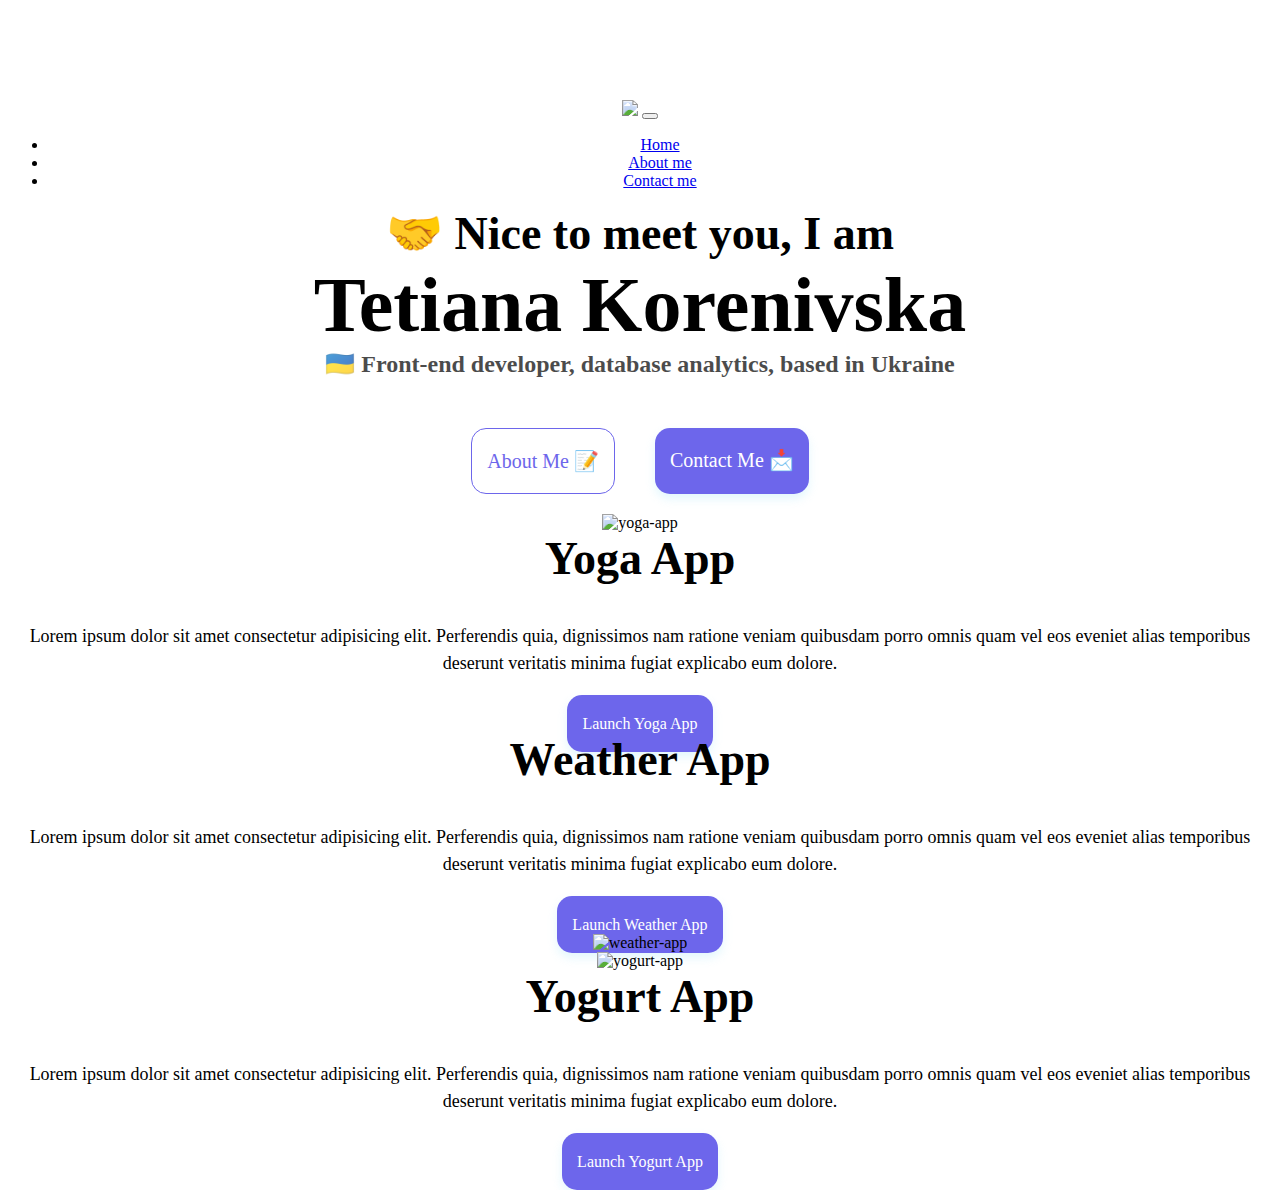
==== index.html @ b9910675 "create files" ====
<!DOCTYPE html>
<html lang="en">
  <head>
    <meta charset="UTF-8" />
    <meta name="viewport" content="width=device-width, initial-scale=1.0" />
    <meta http-equiv="X-UA-Compatible" content="ie=edge" />
    <title>Homepage</title>
    <link
      href="https://cdn.jsdelivr.net/npm/bootstrap@5.2.0-beta1/dist/css/bootstrap.min.css"
      rel="stylesheet"
      integrity="sha384-0evHe/X+R7YkIZDRvuzKMRqM+OrBnVFBL6DOitfPri4tjfHxaWutUpFmBp4vmVor"
      crossorigin="anonymous"
    />
    <script
      src="https://cdn.jsdelivr.net/npm/bootstrap@5.2.0-beta1/dist/js/bootstrap.bundle.min.js"
      integrity="sha384-pprn3073KE6tl6bjs2QrFaJGz5/SUsLqktiwsUTF55Jfv3qYSDhgCecCxMW52nD2"
      crossorigin="anonymous"
    ></script>
    <link rel="stylesheet" href="styles.css" />
  </head>
  <body>
    <nav class="navbar navbar-expand-lg bg-light fixed-top">
      <div class="container">
        <img src="images/logo.png" class="logo" />
        <a class="navbar-brand" href="index.html"> </a>
        <button
          class="navbar-toggler"
          type="button"
          data-bs-toggle="collapse"
          data-bs-target="#navbarNav"
          aria-controls="navbarNav"
          aria-expanded="false"
          aria-label="Toggle navigation"
        >
          <span class="navbar-toggler-icon"></span>
        </button>
        <div class="collapse navbar-collapse" id="navbarNav">
          <ul class="navbar-nav">
            <li class="nav-item">
              <a class="nav-link active" aria-current="page" href="index.html"
                >Home</a
              >
            </li>
            <li class="nav-item">
              <a class="nav-link" href="about.html">About me</a>
            </li>
            <li class="nav-item">
              <a class="nav-link" href="about.html#contact">Contact me</a>
            </li>
          </ul>
        </div>
      </div>
    </nav>
    <h2>
      🤝 Nice to meet you, I am
    </h2>
    <h1>Tetiana Korenivska</h1>
    <h3>🇺🇦 Front-end developer, database analytics, based in Ukraine</h3>
    <div class="navigation-links mb-5">
      <a href="about.html" class="about-me">About me 📝</a>
      <a href="about.html#contact" class="contact-me">Contact me 📩</a>
    </div>
    <div class="container">
        <div class="row">
          <div class="col-sm-6">
            <img src="images/yoga.png" alt="yoga-app" class="img-fluid rounded" />
          </div>
          <div class="col-sm-6">
            <h2 class="mb-3">Yoga App</h2>
            <p>
              Lorem ipsum dolor sit amet consectetur adipisicing elit. Perferendis
              quia, dignissimos nam ratione veniam quibusdam porro omnis quam vel
              eos eveniet alias temporibus deserunt veritatis minima fugiat
              explicabo eum dolore.
            </p>
            <div class="mt-5">
              <a href="#" class="primary-link">Launch Yoga App</a>
            </div>
          </div>
        
            <div class="row mt-5">
              <div class="col-sm-6">  
              <h2 class="mb-3">Weather App</h2>
                <p>
                  Lorem ipsum dolor sit amet consectetur adipisicing elit. Perferendis
                  quia, dignissimos nam ratione veniam quibusdam porro omnis quam vel
                  eos eveniet alias temporibus deserunt veritatis minima fugiat
                  explicabo eum dolore.
                </p>
                <div class="mt-5">
                  <a href="#" class="primary-link">Launch Weather App</a>
                </div></div>
              <div class="col-sm-6">
                <img src="images/weather.png" alt="weather-app" class="img-fluid rounded" />
              </div>
          </div>
          <div class="row my-5">
              <div class="col-sm-6">
                <img src="images/yogurt.png" alt="yogurt-app" class="img-fluid rounded" />
              </div>
              <div class="col-sm-6">
                <h2 class="mb-3">Yogurt App</h2>
                <p>
                  Lorem ipsum dolor sit amet consectetur adipisicing elit. Perferendis
                  quia, dignissimos nam ratione veniam quibusdam porro omnis quam vel
                  eos eveniet alias temporibus deserunt veritatis minima fugiat
                  explicabo eum dolore.
                </p>
                <div class="mt-5">
                  <a href="#" class="primary-link">Launch Yogurt App</a>
                </div>
              </div>
      </div>
    </body>
  </html>
---- styles.css ----
:root {
  --main-color: #6d66eb;
  --secondary-color: #f5f2fe;
  --box-shadow: 0 5px 10px rgba(162, 227, 247, 0.3);
}
body {
  text-align: center;
  margin-top: 100px;
}
h1 {
  font-size: 78px;
}
h2 {
  font-size: 46px;
}
h3 {
  font-size: 24px;
  opacity: 0.7;
}
h1,
h2,
h3 {
  margin: 0;
}
.navigation-links a {
  margin: 20px;
  border-radius: 15px;
  padding: 20px 15px;
  text-decoration: none;
  text-transform: capitalize;
}
.navigation-links {
  display: flex;
  justify-content: center;
  margin-top: 30px;
}
.primary-link {
  border-radius: 15px;
  padding: 20px 15px;
  text-decoration: none;
  text-transform: capitalize;
  background: var(--main-color);
  box-shadow: var(--box-shadow);
  color: white;
}
.contact-me {
  background: var(--main-color);
  box-shadow: var(--box-shadow);
  color: white;
  font-size: 20px;
}
.primary-link:hover,
.contact-me:hover,
.about-me:hover {
  color: white;
  background: rgb(179, 58, 248);
}
.about-me {
  color: var(--main-color);
  border: 1px solid var(--main-color);
  font-size: 20px;
}
.homepage-link {
  color: var(--main-color);
  text-align: center;
  display: block;
}
.about-text {
  display: flex;
  margin: 30px 0;
}
.about-text p {
  margin: 10px;
}
p {
  padding: 20px;
  border-radius: 4px;
  font-size: 18px;
  line-height: 1.5;
  text-align: center;
}
.email-link {
  display: flex;
  justify-content: center;
  color: var(--main-color);
  font-size: 28px;
  text-decoration: none;
}
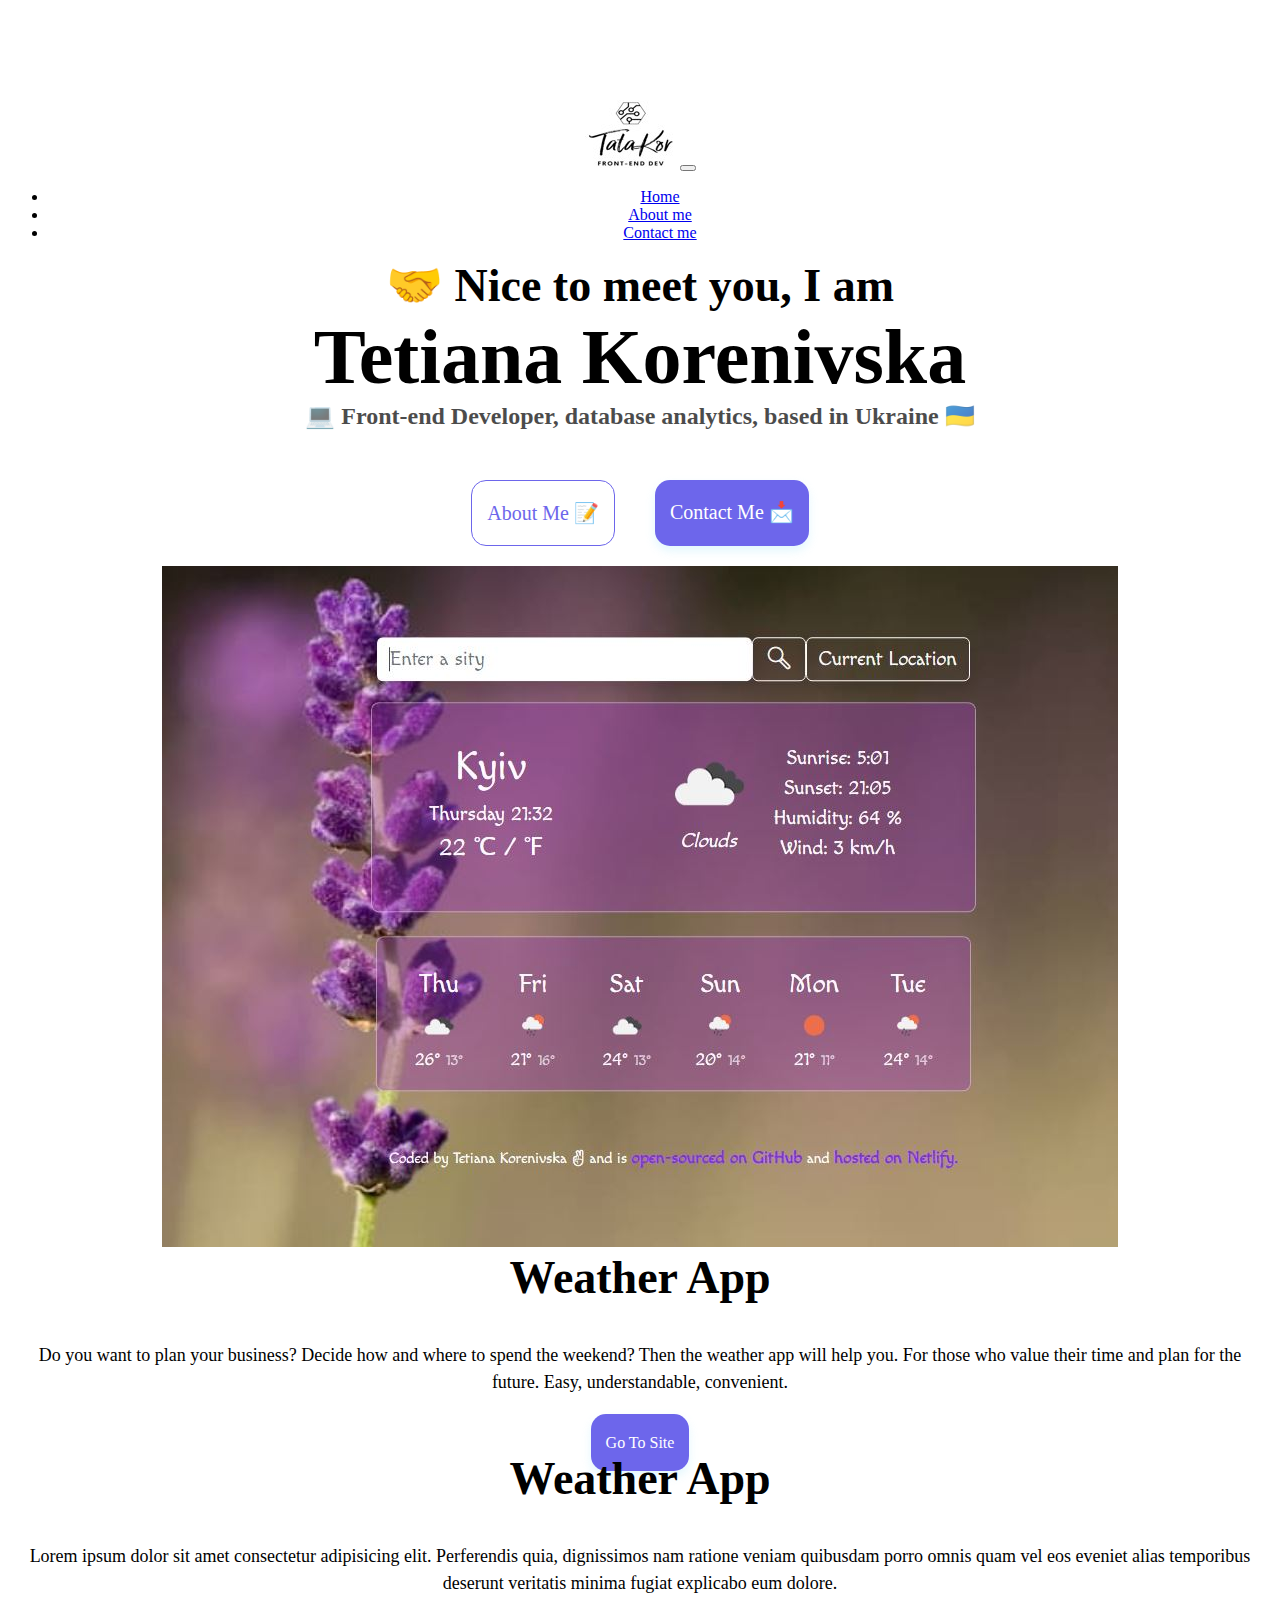
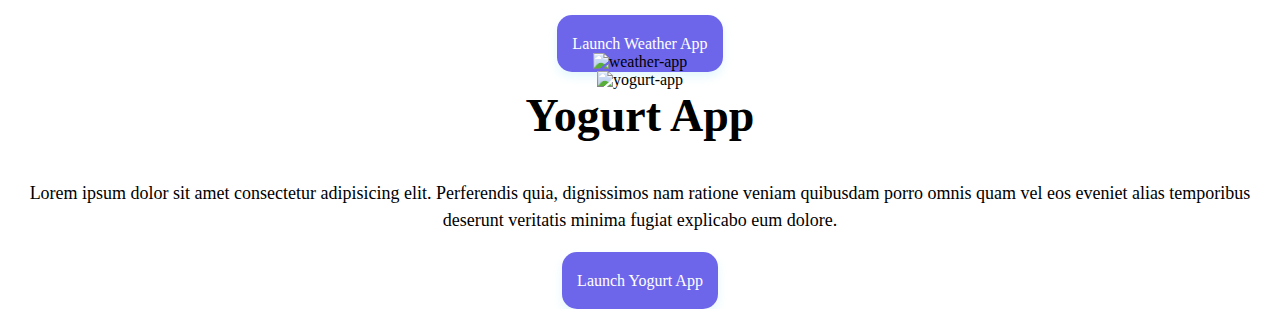
==== commit f4833f1b: "index weather" ====
--- a/index.html
+++ b/index.html
@@ -21,7 +21,7 @@
   <body>
     <nav class="navbar navbar-expand-lg bg-light fixed-top">
       <div class="container">
-        <img src="images/logo.png" class="logo" />
+        <img src="images/logo.jpg" class="logo" />
         <a class="navbar-brand" href="index.html"> </a>
         <button
           class="navbar-toggler"
@@ -55,7 +55,7 @@
       🤝 Nice to meet you, I am
     </h2>
     <h1>Tetiana Korenivska</h1>
-    <h3>🇺🇦 Front-end developer, database analytics, based in Ukraine</h3>
+    <h3>💻 Front-end Developer, database analytics, based in Ukraine 🇺🇦</h3>
     <div class="navigation-links mb-5">
       <a href="about.html" class="about-me">About me 📝</a>
       <a href="about.html#contact" class="contact-me">Contact me 📩</a>
@@ -63,18 +63,19 @@
     <div class="container">
         <div class="row">
           <div class="col-sm-6">
-            <img src="images/yoga.png" alt="yoga-app" class="img-fluid rounded" />
+            <img src="images/weather.JPG" alt="weather-app" class="img-fluid rounded" />
           </div>
           <div class="col-sm-6">
-            <h2 class="mb-3">Yoga App</h2>
+            <h2 class="mb-3">Weather App</h2>
             <p>
-              Lorem ipsum dolor sit amet consectetur adipisicing elit. Perferendis
-              quia, dignissimos nam ratione veniam quibusdam porro omnis quam vel
-              eos eveniet alias temporibus deserunt veritatis minima fugiat
-              explicabo eum dolore.
+                Do you want to plan your business? 
+                Decide how and where to spend the weekend? 
+                Then the weather app will help you. 
+                For those who value their time and plan for the future. 
+                Easy, understandable, convenient.
             </p>
             <div class="mt-5">
-              <a href="#" class="primary-link">Launch Yoga App</a>
+              <a href="https://radiant-kitten-a6684a.netlify.app/" class="primary-link">Go to site</a>
             </div>
           </div>
         
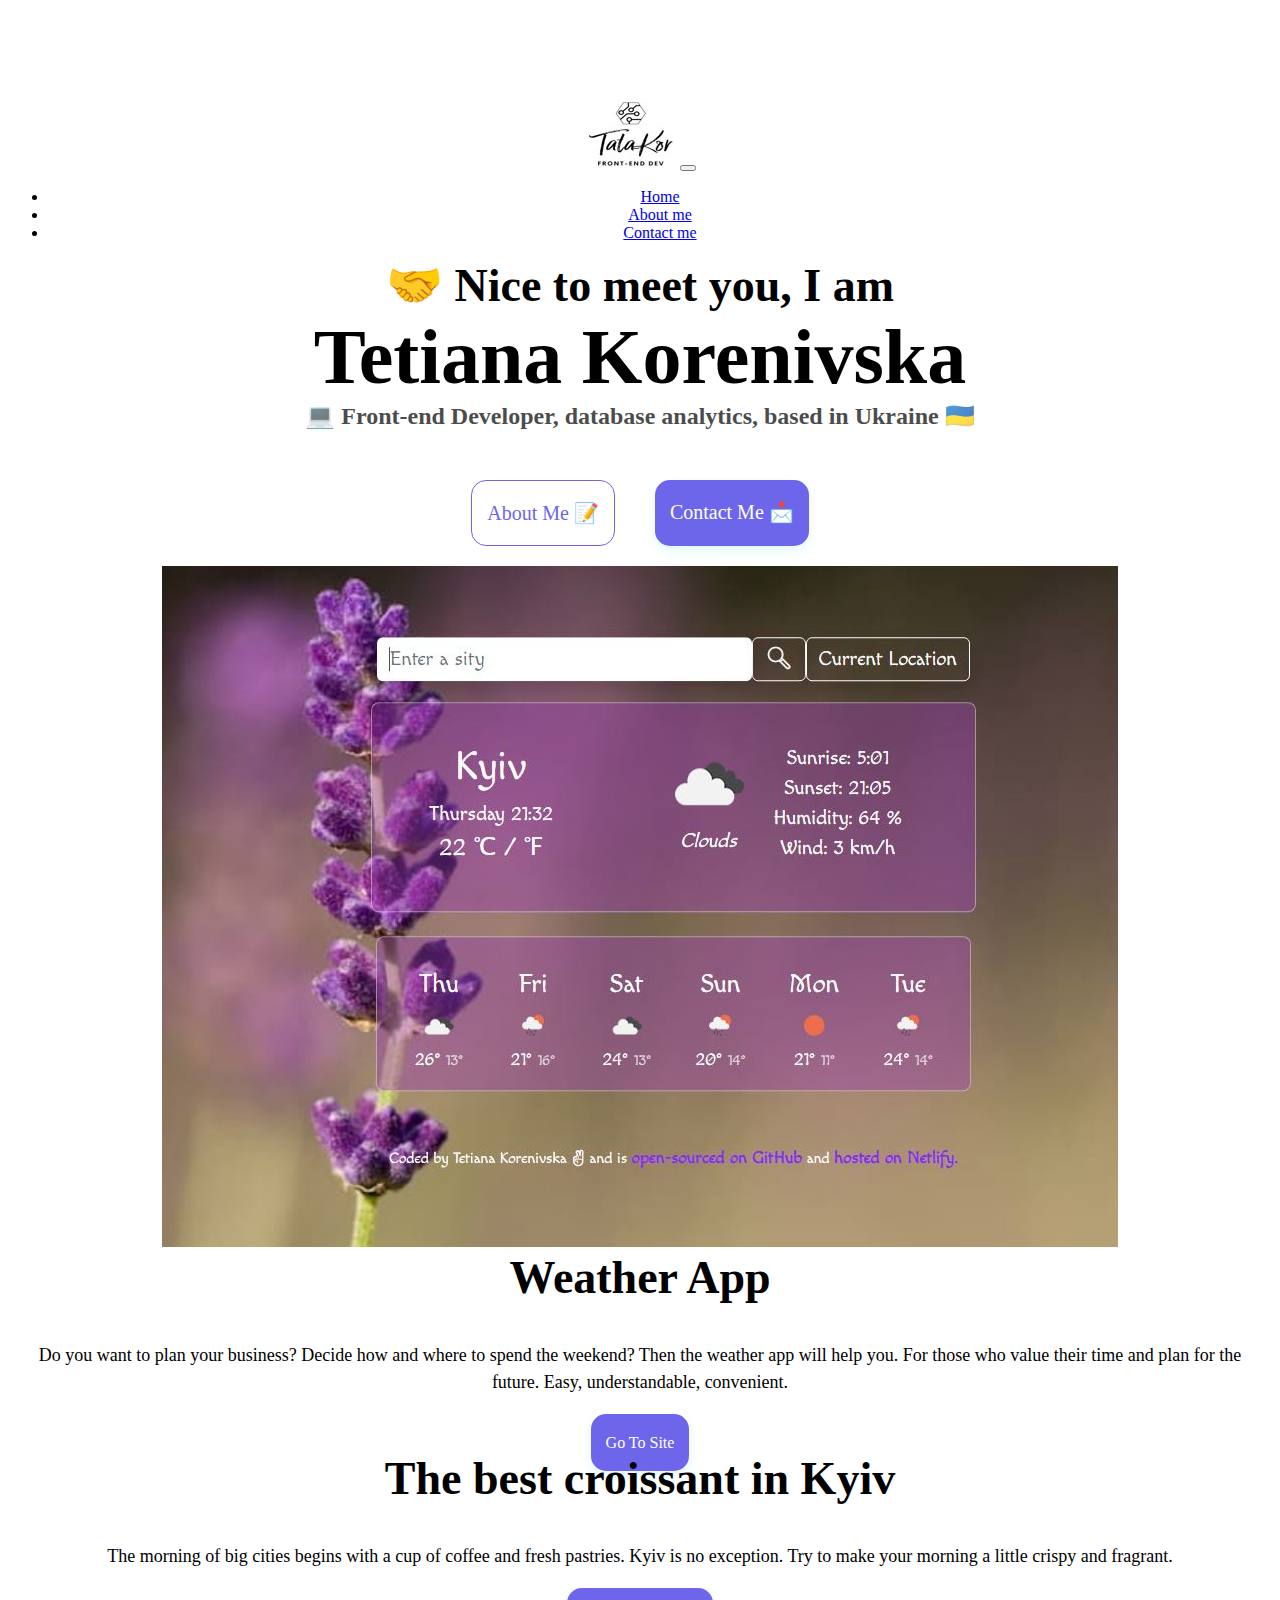
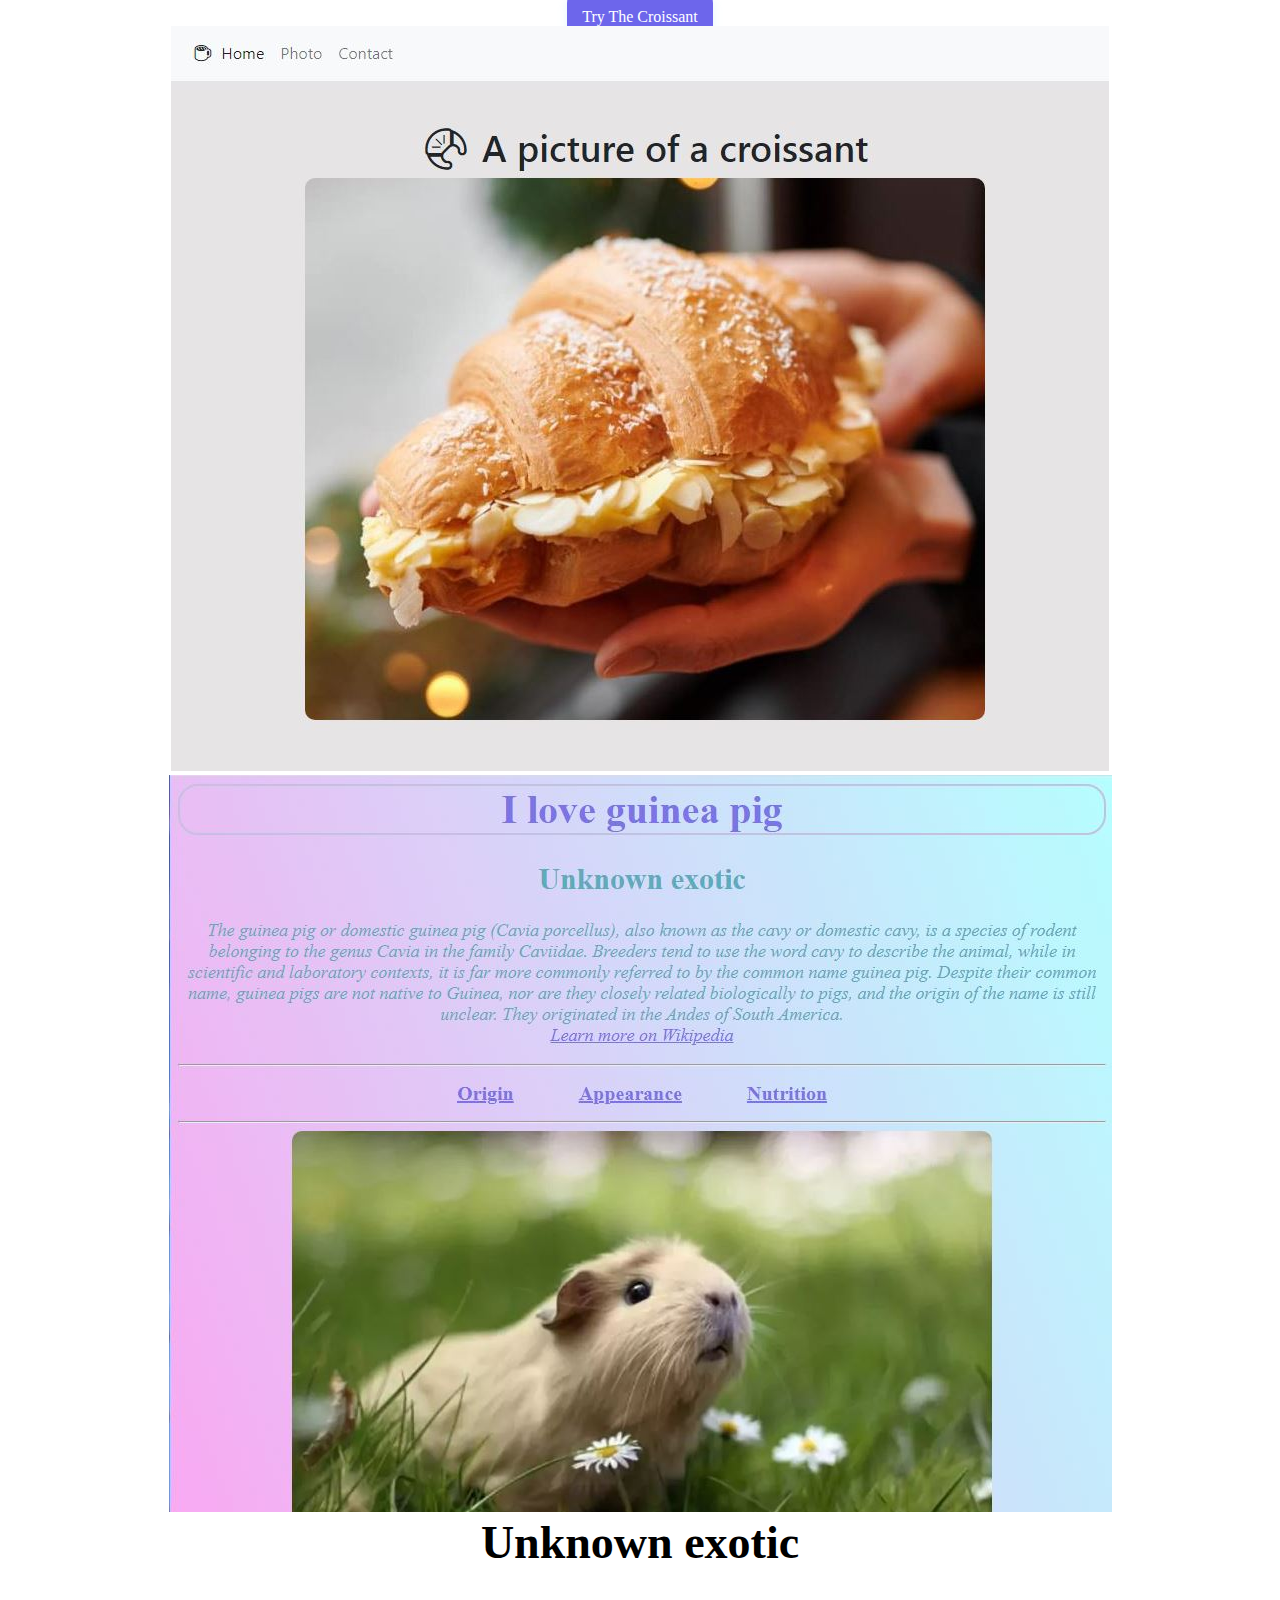
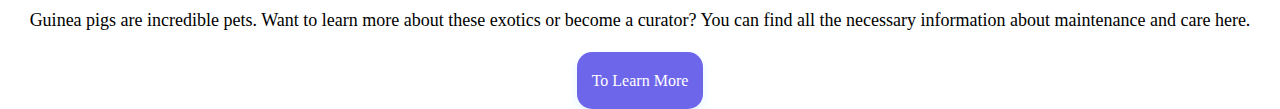
==== commit bdef22cd: "photo+link projects" ====
--- a/index.html
+++ b/index.html
@@ -81,34 +81,31 @@
         
             <div class="row mt-5">
               <div class="col-sm-6">  
-              <h2 class="mb-3">Weather App</h2>
+              <h2 class="mb-3">The best croissant in Kyiv</h2>
                 <p>
-                  Lorem ipsum dolor sit amet consectetur adipisicing elit. Perferendis
-                  quia, dignissimos nam ratione veniam quibusdam porro omnis quam vel
-                  eos eveniet alias temporibus deserunt veritatis minima fugiat
-                  explicabo eum dolore.
+                    The morning of big cities begins with a cup of coffee and fresh pastries. 
+                    Kyiv is no exception. Try to make your morning a little crispy and fragrant.
                 </p>
                 <div class="mt-5">
-                  <a href="#" class="primary-link">Launch Weather App</a>
+                  <a href="https://cute-torte-d1c704.netlify.app/photo.html" class="primary-link">Try the croissant</a>
                 </div></div>
               <div class="col-sm-6">
-                <img src="images/weather.png" alt="weather-app" class="img-fluid rounded" />
+                <img src="images/croissant.JPG" alt="croissant" class="img-fluid rounded" />
               </div>
           </div>
           <div class="row my-5">
               <div class="col-sm-6">
-                <img src="images/yogurt.png" alt="yogurt-app" class="img-fluid rounded" />
+                <img src="images/pig.JPG" alt="pig-app" class="img-fluid rounded" />
               </div>
               <div class="col-sm-6">
-                <h2 class="mb-3">Yogurt App</h2>
+                <h2 class="mb-3">Unknown exotic</h2>
                 <p>
-                  Lorem ipsum dolor sit amet consectetur adipisicing elit. Perferendis
-                  quia, dignissimos nam ratione veniam quibusdam porro omnis quam vel
-                  eos eveniet alias temporibus deserunt veritatis minima fugiat
-                  explicabo eum dolore.
+                    Guinea pigs are incredible pets. 
+                    Want to learn more about these exotics or become a curator? 
+                    You can find all the necessary information about maintenance and care here.
                 </p>
                 <div class="mt-5">
-                  <a href="#" class="primary-link">Launch Yogurt App</a>
+                  <a href="#" class="primary-link">To learn more</a>
                 </div>
               </div>
       </div>
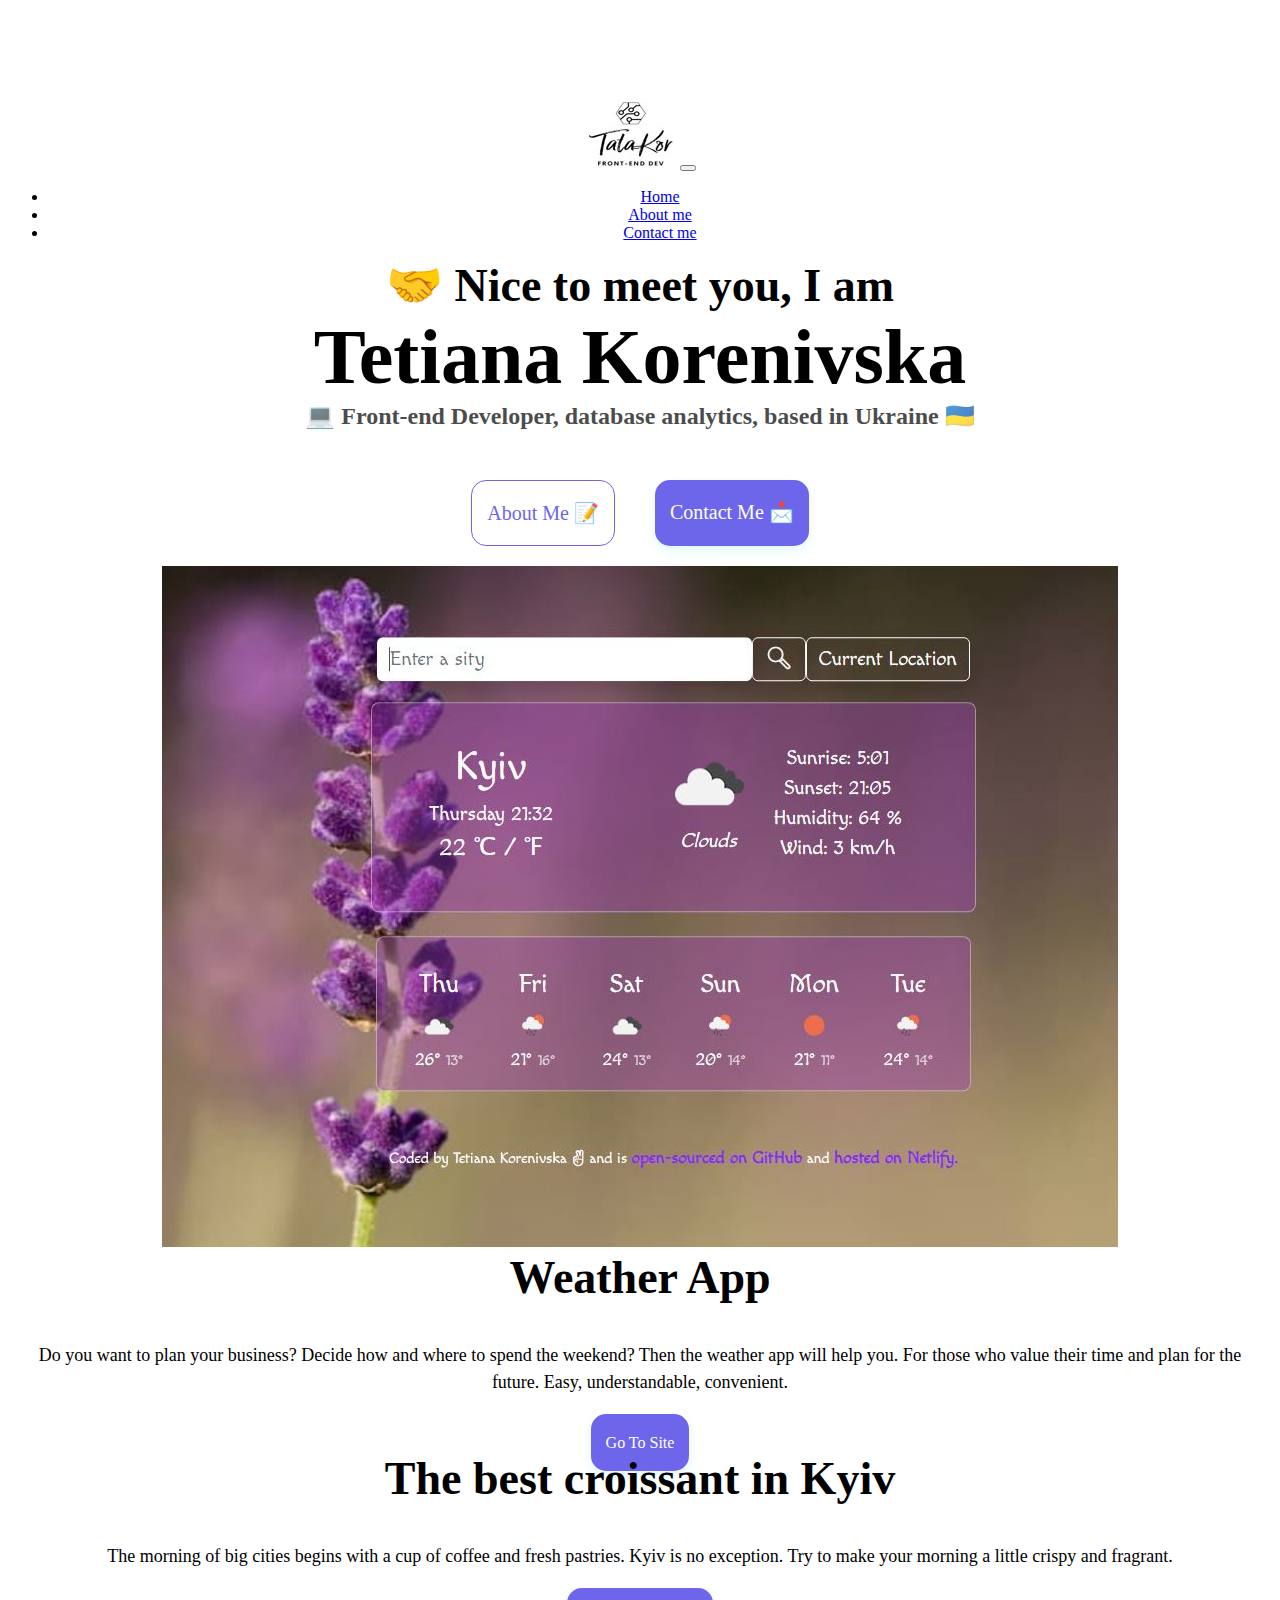
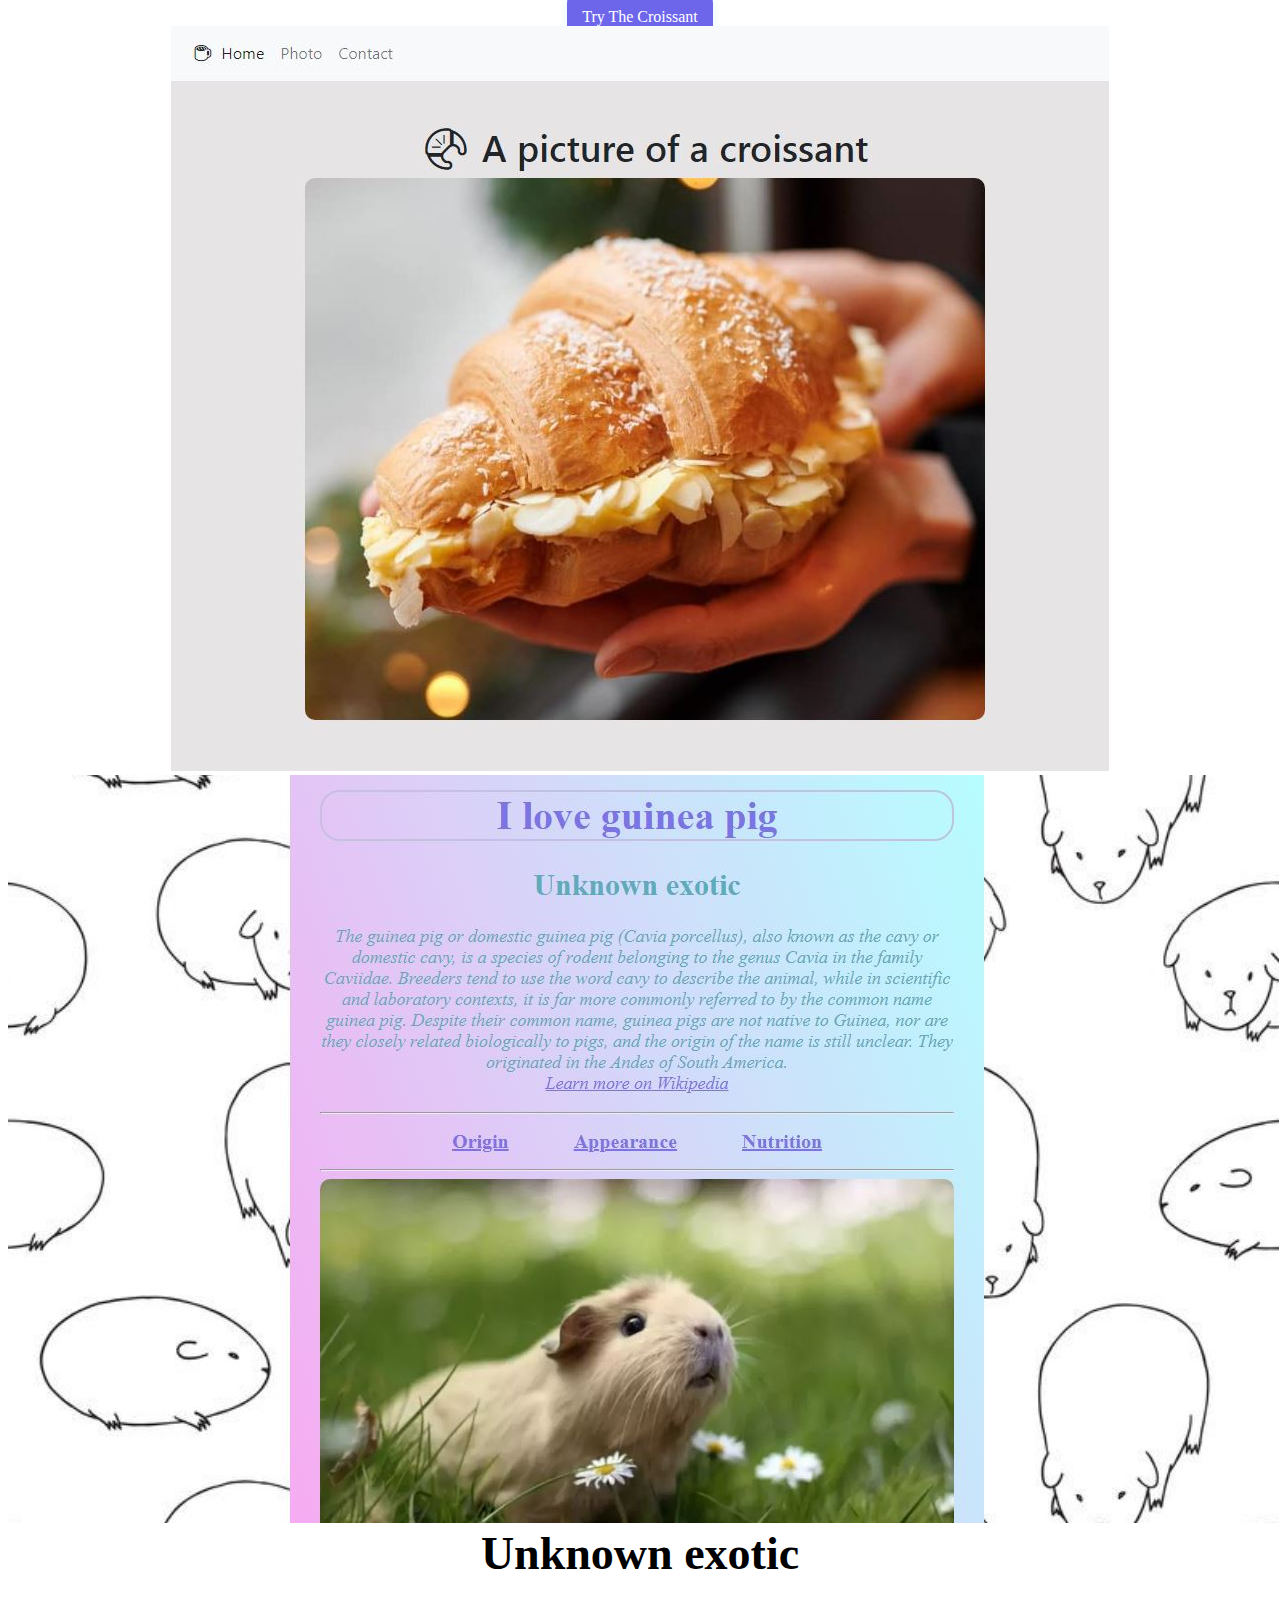
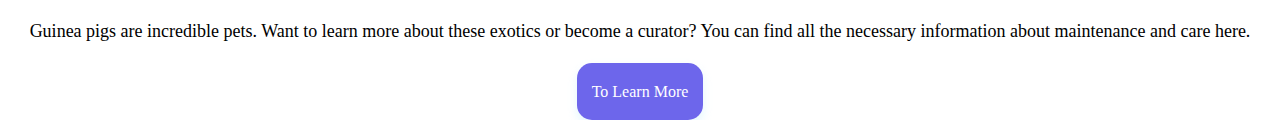
==== commit 944d3423: "link +foto pig" ====
--- a/index.html
+++ b/index.html
@@ -105,7 +105,7 @@
                     You can find all the necessary information about maintenance and care here.
                 </p>
                 <div class="mt-5">
-                  <a href="#" class="primary-link">To learn more</a>
+                  <a href="https://f9gj37.csb.app/" class="primary-link">To learn more</a>
                 </div>
               </div>
       </div>
